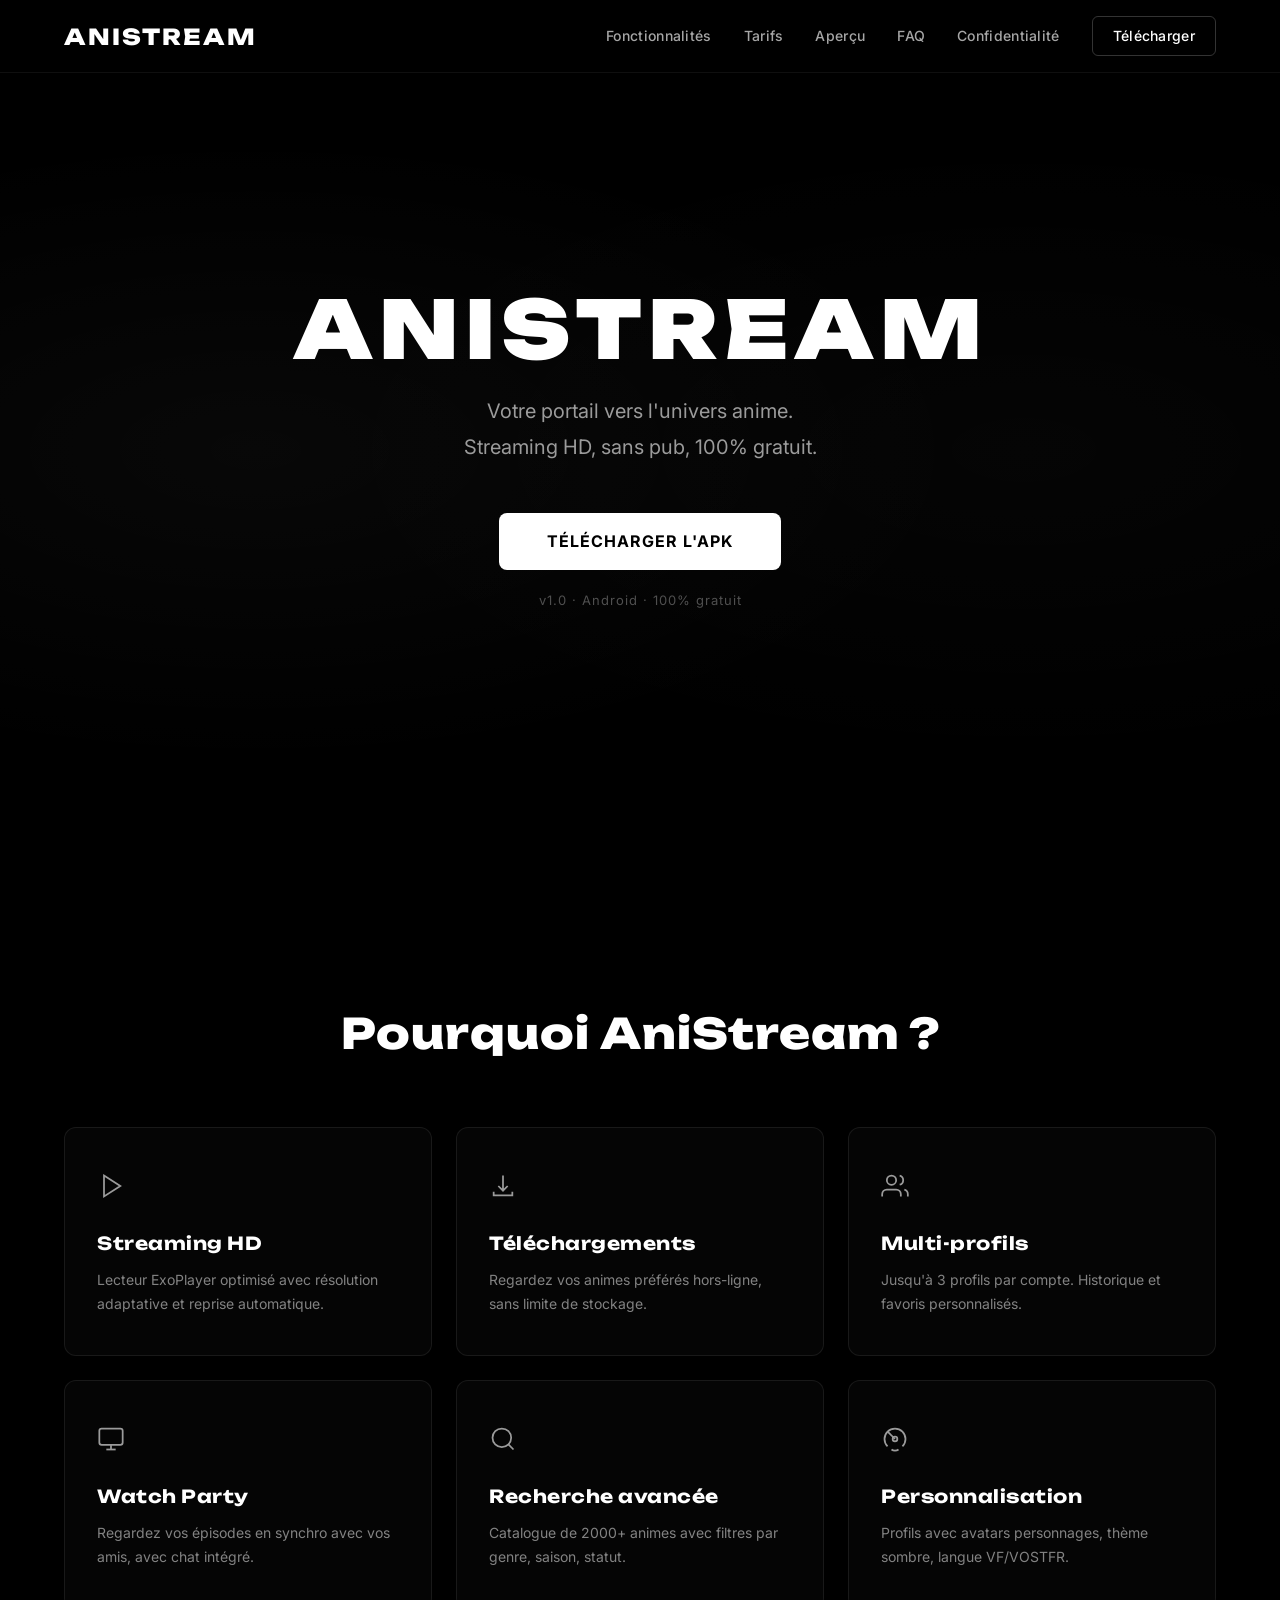
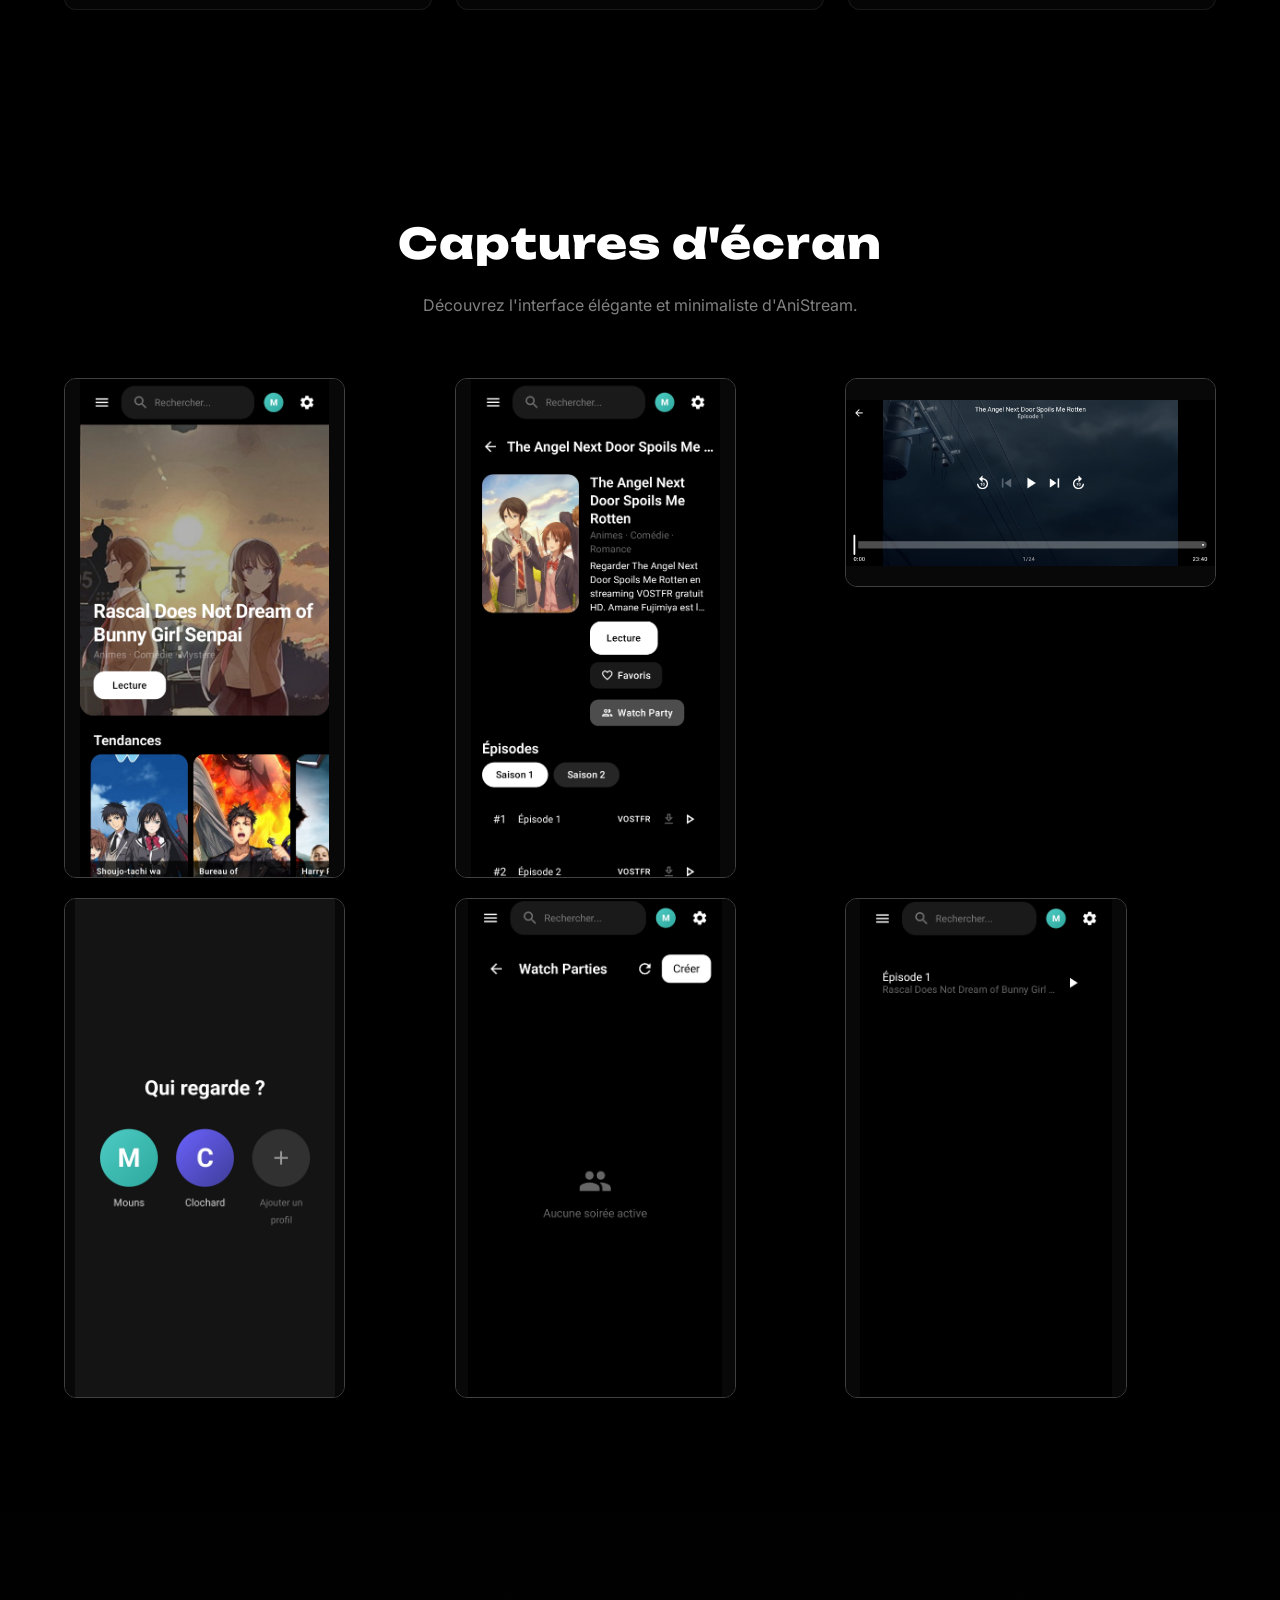
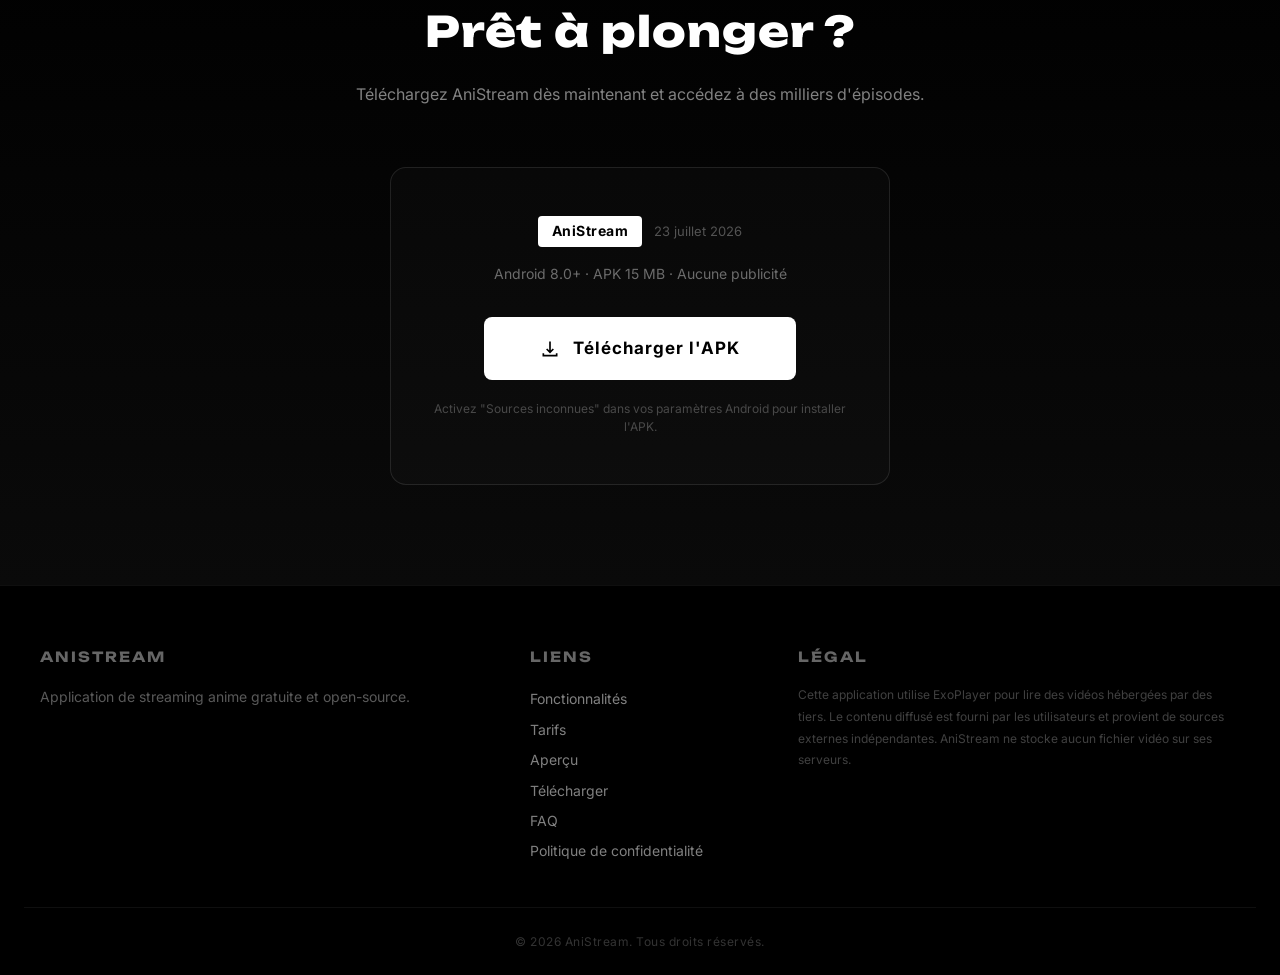
==== index.html @ 677ebd4c "Add files via upload" ====
<!DOCTYPE html>
<html lang="fr">
<head>
<meta charset="UTF-8">
<meta name="viewport" content="width=device-width, initial-scale=1.0">
<title>AniStream - Streaming Anime</title>
<link rel="preconnect" href="https://fonts.googleapis.com">
<link rel="preconnect" href="https://fonts.gstatic.com" crossorigin>
<link href="https://fonts.googleapis.com/css2?family=Unbounded:wght@200..900&family=Inter:wght@300;400;500;600;700&display=swap" rel="stylesheet">
<link rel="stylesheet" href="style.css">
</head>
<body>

<header>
<nav>
<a href="/" class="logo">AniStream</a>
<div class="nav-links">
<a href="#features">Fonctionnalités</a>
<a href="pricing.html">Tarifs</a>
<a href="#gallery">Aperçu</a>
<a href="faq.html">FAQ</a>
<a href="privacy.html">Confidentialité</a>
<a href="#download" class="nav-cta">Télécharger</a>
</div>
</nav>
</header>

<section class="hero">
<div class="hero-content">
<h1>AniStream</h1>
<p class="hero-sub">Votre portail vers l'univers anime.<br>Streaming HD, sans pub, 100% gratuit.</p>
<a href="#download" class="btn-primary">Télécharger l'APK</a>
<p class="hero-version">v1.0 · Android · 100% gratuit</p>
</div>
<div class="hero-bg"></div>
</section>

<section id="features" class="features">
<h2>Pourquoi AniStream ?</h2>
<div class="features-grid">
<div class="feature-card">
<div class="feature-icon"><svg width="28" height="28" viewBox="0 0 24 24" fill="none" stroke="currentColor" stroke-width="1.5"><polygon points="6 3 20 12 6 21 6 3"/></svg></div>
<h3>Streaming HD</h3>
<p>Lecteur ExoPlayer optimisé avec résolution adaptative et reprise automatique.</p>
</div>
<div class="feature-card">
<div class="feature-icon"><svg width="28" height="28" viewBox="0 0 24 24" fill="none" stroke="currentColor" stroke-width="1.5"><path d="M12 3v13M8 12l4 4 4-4"/><path d="M4 17v3h16v-3"/></svg></div>
<h3>Téléchargements</h3>
<p>Regardez vos animes préférés hors-ligne, sans limite de stockage.</p>
</div>
<div class="feature-card">
<div class="feature-icon"><svg width="28" height="28" viewBox="0 0 24 24" fill="none" stroke="currentColor" stroke-width="1.5"><path d="M17 21v-2a4 4 0 0 0-4-4H5a4 4 0 0 0-4 4v2"/><circle cx="9" cy="7" r="4"/><path d="M23 21v-2a4 4 0 0 0-3-3.87"/><path d="M16 3.13a4 4 0 0 1 0 7.75"/></svg></div>
<h3>Multi-profils</h3>
<p>Jusqu'à 3 profils par compte. Historique et favoris personnalisés.</p>
</div>
<div class="feature-card">
<div class="feature-icon"><svg width="28" height="28" viewBox="0 0 24 24" fill="none" stroke="currentColor" stroke-width="1.5"><rect x="2" y="3" width="20" height="14" rx="2"/><path d="M8 21h8"/><path d="M12 17v4"/></svg></div>
<h3>Watch Party</h3>
<p>Regardez vos épisodes en synchro avec vos amis, avec chat intégré.</p>
</div>
<div class="feature-card">
<div class="feature-icon"><svg width="28" height="28" viewBox="0 0 24 24" fill="none" stroke="currentColor" stroke-width="1.5"><circle cx="11" cy="11" r="8"/><path d="M21 21l-4.35-4.35"/></svg></div>
<h3>Recherche avancée</h3>
<p>Catalogue de 2000+ animes avec filtres par genre, saison, statut.</p>
</div>
<div class="feature-card">
<div class="feature-icon"><svg width="28" height="28" viewBox="0 0 24 24" fill="none" stroke="currentColor" stroke-width="1.5"><path d="M12 3a9 9 0 0 0-9 9c0 2.5 1 4.7 2.6 6.3"/><path d="M12 3a9 9 0 0 1 9 9c0 2.5-1 4.7-2.6 6.3"/><path d="M9 21c.8.6 1.9 1 3 1s2.2-.4 3-1"/><circle cx="12" cy="12" r="2"/><path d="M5.5 5.5 12 12"/></svg></div>
<h3>Personnalisation</h3>
<p>Profils avec avatars personnages, thème sombre, langue VF/VOSTFR.</p>
</div>
</div>
</section>

<section id="gallery" class="gallery">
<h2>Captures d'écran</h2>
<p class="section-sub">Découvrez l'interface élégante et minimaliste d'AniStream.</p>
<div class="gallery-grid">
<div class="gallery-item"><a href="screenshots/screenshot-1.jpg" target="_blank"><img src="screenshots/screenshot-1.jpg" alt="Accueil" loading="lazy"></a></div>
<div class="gallery-item"><a href="screenshots/screenshot-2.jpg" target="_blank"><img src="screenshots/screenshot-2.jpg" alt="Détail anime" loading="lazy"></a></div>
<div class="gallery-item landscape"><a href="screenshots/screenshot-3.jpg" target="_blank"><img src="screenshots/screenshot-3.jpg" alt="Lecteur vidéo" loading="lazy"></a></div>
<div class="gallery-item"><a href="screenshots/screenshot-4.jpg" target="_blank"><img src="screenshots/screenshot-4.jpg" alt="Profils" loading="lazy"></a></div>
<div class="gallery-item"><a href="screenshots/screenshot-5.jpg" target="_blank"><img src="screenshots/screenshot-5.jpg" alt="Watch Party" loading="lazy"></a></div>
<div class="gallery-item"><a href="screenshots/screenshot-6.jpg" target="_blank"><img src="screenshots/screenshot-6.jpg" alt="Téléchargements" loading="lazy"></a></div>
</div>
</section>

<section id="download" class="download">
<h2>Prêt à plonger ?</h2>
<p class="section-sub">Téléchargez AniStream dès maintenant et accédez à des milliers d'épisodes.</p>
<div class="download-card">
<div class="download-version">
<span class="version-badge">AniStream</span>
<span class="version-date">23 juillet 2026</span>
</div>
<p class="download-info">Android 8.0+ · APK 15 MB · Aucune publicité</p>
<a href="AniStream-v1.0.apk" class="btn-download" download><svg width="20" height="20" viewBox="0 0 24 24" fill="none" stroke="currentColor" stroke-width="2" style="vertical-align: middle; margin-right: 8px;"><path d="M12 3v13M8 12l4 4 4-4"/><path d="M4 17v3h16v-3"/></svg> Télécharger l'APK</a>
<p class="download-note">Activez "Sources inconnues" dans vos paramètres Android pour installer l'APK.</p>
</div>
</section>

<footer>
<div class="footer-content">
<div class="footer-col">
<h4>AniStream</h4>
<p>Application de streaming anime gratuite et open-source.</p>
</div>
<div class="footer-col">
<h4>Liens</h4>
<a href="#features">Fonctionnalités</a>
<a href="pricing.html">Tarifs</a>
<a href="#gallery">Aperçu</a>
<a href="#download">Télécharger</a>
<a href="faq.html">FAQ</a>
<a href="privacy.html">Politique de confidentialité</a>
</div>
<div class="footer-col">
<h4>Légal</h4>
<p class="legal-text">Cette application utilise ExoPlayer pour lire des vidéos hébergées par des tiers. Le contenu diffusé est fourni par les utilisateurs et provient de sources externes indépendantes. AniStream ne stocke aucun fichier vidéo sur ses serveurs.</p>
</div>
</div>
<div class="footer-bottom">
<p>&copy; 2026 AniStream. Tous droits réservés.</p>
</div>
</footer>

</body>
</html>
---- style.css ----
*, *::before, *::after {
margin: 0;
padding: 0;
box-sizing: border-box;
}

html {
scroll-behavior: smooth;
}

body {
font-family: 'Inter', -apple-system, BlinkMacSystemFont, 'Segoe UI', Roboto, sans-serif;
background: #000;
color: #fff;
line-height: 1.6;
overflow-x: hidden;
}

h1, h2, h3, h4, .logo {
font-family: 'Unbounded', sans-serif;
}

/* HEADER */
header {
position: fixed;
top: 0;
left: 0;
right: 0;
z-index: 100;
background: rgba(0,0,0,0.95);
backdrop-filter: blur(12px);
border-bottom: 1px solid rgba(255,255,255,0.06);
}

nav {
max-width: 1200px;
margin: 0 auto;
padding: 16px 24px;
display: flex;
align-items: center;
justify-content: space-between;
}

.logo {
font-size: 22px;
font-weight: 800;
letter-spacing: 2px;
text-transform: uppercase;
text-decoration: none;
color: #fff;
}

.nav-links {
display: flex;
align-items: center;
gap: 32px;
}

.nav-links a {
text-decoration: none;
color: rgba(255,255,255,0.65);
font-size: 14px;
font-weight: 500;
letter-spacing: 0.3px;
transition: color 0.2s;
}

.nav-links a:hover {
color: #fff;
}

.nav-cta {
padding: 8px 20px;
border: 1px solid rgba(255,255,255,0.2);
border-radius: 6px;
color: #fff !important;
transition: all 0.2s !important;
}

.nav-cta:hover {
background: #fff;
color: #000 !important;
}

/* HERO */
.hero {
min-height: 100vh;
display: flex;
align-items: center;
justify-content: center;
position: relative;
overflow: hidden;
padding: 80px 24px;
}

.hero-bg {
position: absolute;
inset: 0;
background:
radial-gradient(ellipse at 20% 50%, rgba(255,255,255,0.03) 0%, transparent 50%),
radial-gradient(ellipse at 80% 50%, rgba(255,255,255,0.02) 0%, transparent 50%);
pointer-events: none;
}

.hero-content {
text-align: center;
position: relative;
z-index: 1;
}

.hero h1 {
font-size: 80px;
font-weight: 900;
letter-spacing: 6px;
text-transform: uppercase;
margin-bottom: 24px;
line-height: 1;
}

.hero-sub {
font-size: 20px;
color: rgba(255,255,255,0.6);
margin-bottom: 48px;
font-weight: 400;
line-height: 1.8;
}

.hero-version {
margin-top: 20px;
font-size: 13px;
color: rgba(255,255,255,0.3);
letter-spacing: 1px;
}

/* BUTTONS */
.btn-primary {
display: inline-block;
padding: 16px 48px;
background: #fff;
color: #000;
text-decoration: none;
font-weight: 700;
font-size: 16px;
border-radius: 8px;
letter-spacing: 1px;
text-transform: uppercase;
transition: all 0.3s;
}

.btn-primary:hover {
transform: translateY(-2px);
box-shadow: 0 8px 40px rgba(255,255,255,0.15);
}

/* SECTION COMMON */
section {
padding: 100px 24px;
}

h2 {
font-size: 42px;
font-weight: 800;
text-align: center;
margin-bottom: 16px;
letter-spacing: 1px;
}

.section-sub {
text-align: center;
color: rgba(255,255,255,0.5);
font-size: 16px;
max-width: 600px;
margin: 0 auto 60px;
}

/* FEATURES */
.features {
max-width: 1200px;
margin: 0 auto;
}

.features h2 {
margin-bottom: 60px;
}

.features-grid {
display: grid;
grid-template-columns: repeat(auto-fit, minmax(300px, 1fr));
gap: 24px;
}

.feature-card {
padding: 40px 32px;
border: 1px solid rgba(255,255,255,0.08);
border-radius: 12px;
background: rgba(255,255,255,0.02);
transition: all 0.3s;
}

.feature-card:hover {
background: rgba(255,255,255,0.04);
border-color: rgba(255,255,255,0.15);
transform: translateY(-4px);
}

.feature-icon {
font-size: 28px;
margin-bottom: 16px;
opacity: 0.6;
}

.feature-card h3 {
font-size: 18px;
font-weight: 700;
margin-bottom: 10px;
letter-spacing: 0.5px;
}

.feature-card p {
color: rgba(255,255,255,0.5);
font-size: 14px;
line-height: 1.7;
}

/* GALLERY */
.gallery {
max-width: 1200px;
margin: 0 auto;
}

.gallery-grid {
display: grid;
grid-template-columns: repeat(auto-fit, minmax(280px, 1fr));
gap: 20px;
}

.gallery-item {
aspect-ratio: 9 / 16;
max-height: 500px;
overflow: hidden;
border-radius: 12px;
border: 1px solid rgba(255,255,255,0.25);
}

.gallery-item a {
display: block;
width: 100%;
height: 100%;
}

.gallery-item img {
width: 100%;
height: 100%;
object-fit: contain;
display: block;
background: #080808;
}

.gallery-item.landscape {
aspect-ratio: 16 / 9;
}

.placeholder-img {
width: 100%;
height: 100%;
background: linear-gradient(145deg, #111 0%, #1a1a1a 100%);
display: flex;
align-items: center;
justify-content: center;
color: rgba(255,255,255,0.2);
font-size: 14px;
letter-spacing: 2px;
text-transform: uppercase;
font-weight: 600;
transition: all 0.4s;
}

.placeholder-img:hover {
color: rgba(255,255,255,0.5);
background: linear-gradient(145deg, #1a1a1a 0%, #222 100%);
}

/* DOWNLOAD */
.download {
text-align: center;
background: linear-gradient(180deg, #000 0%, #0a0a0a 100%);
}

.download-card {
max-width: 500px;
margin: 0 auto;
padding: 48px 40px;
border: 1px solid rgba(255,255,255,0.1);
border-radius: 16px;
background: rgba(255,255,255,0.02);
}

.download-version {
display: flex;
align-items: center;
justify-content: center;
gap: 12px;
margin-bottom: 16px;
}

.version-badge {
background: #fff;
color: #000;
padding: 4px 14px;
border-radius: 4px;
font-weight: 700;
font-size: 14px;
letter-spacing: 0.5px;
}

.version-date {
color: rgba(255,255,255,0.3);
font-size: 13px;
}

.download-info {
color: rgba(255,255,255,0.4);
font-size: 14px;
margin-bottom: 32px;
}

.btn-download {
display: inline-block;
padding: 18px 56px;
background: #fff;
color: #000;
text-decoration: none;
font-weight: 700;
font-size: 17px;
border-radius: 8px;
letter-spacing: 1px;
transition: all 0.3s;
}

.btn-download:hover {
transform: translateY(-2px);
box-shadow: 0 8px 40px rgba(255,255,255,0.15);
}

.download-note {
margin-top: 20px;
font-size: 12px;
color: rgba(255,255,255,0.25);
line-height: 1.5;
}

/* FOOTER */
footer {
border-top: 1px solid rgba(255,255,255,0.06);
padding: 60px 24px 0;
}

.footer-content {
max-width: 1200px;
margin: 0 auto;
display: grid;
grid-template-columns: 2fr 1fr 2fr;
gap: 48px;
padding-bottom: 40px;
}

.footer-col h4 {
font-size: 14px;
font-weight: 700;
text-transform: uppercase;
letter-spacing: 2px;
margin-bottom: 16px;
color: rgba(255,255,255,0.4);
}

.footer-col p {
font-size: 14px;
color: rgba(255,255,255,0.35);
line-height: 1.8;
}

.footer-col a {
display: block;
text-decoration: none;
color: rgba(255,255,255,0.5);
font-size: 14px;
padding: 4px 0;
transition: color 0.2s;
}

.footer-col a:hover {
color: #fff;
}

.legal-text {
font-size: 12px !important;
color: rgba(255,255,255,0.25) !important;
}

.footer-bottom {
border-top: 1px solid rgba(255,255,255,0.06);
padding: 24px 0;
text-align: center;
}

.footer-bottom p {
font-size: 12px;
color: rgba(255,255,255,0.2);
letter-spacing: 0.5px;
}

/* PRIVACY PAGE */
.page-header {
padding: 120px 24px 60px;
text-align: center;
border-bottom: 1px solid rgba(255,255,255,0.06);
}

.page-header h1 {
font-size: 48px;
font-weight: 800;
letter-spacing: 2px;
margin-bottom: 12px;
}

.page-header p {
color: rgba(255,255,255,0.3);
font-size: 14px;
}

.privacy-content {
max-width: 800px;
margin: 0 auto;
padding: 60px 24px 100px;
}

.privacy-block {
margin-bottom: 48px;
}

.privacy-block h2 {
font-size: 22px;
font-weight: 700;
text-align: left;
margin-bottom: 16px;
}

.privacy-block p {
color: rgba(255,255,255,0.55);
font-size: 15px;
line-height: 1.8;
margin-bottom: 12px;
}

.privacy-block ul {
padding-left: 20px;
color: rgba(255,255,255,0.55);
font-size: 15px;
line-height: 1.8;
}

.privacy-block li {
margin-bottom: 6px;
}

.privacy-block li strong {
color: rgba(255,255,255,0.75);
}

.privacy-block a {
color: #fff;
text-decoration: underline;
text-underline-offset: 3px;
}

/* PRICING */
.pricing-section {
max-width: 1200px;
margin: 0 auto;
padding: 60px 24px 100px;
}

.pricing-grid {
display: grid;
grid-template-columns: repeat(3, 1fr);
gap: 24px;
max-width: 1000px;
margin: 0 auto;
}

.pricing-card {
padding: 40px 32px;
border: 1px solid rgba(255,255,255,0.08);
border-radius: 16px;
background: rgba(255,255,255,0.02);
display: flex;
flex-direction: column;
transition: all 0.3s;
position: relative;
}

.pricing-card:hover {
border-color: rgba(255,255,255,0.15);
transform: translateY(-4px);
}

.pricing-card.featured {
border-color: rgba(255,255,255,0.2);
background: rgba(255,255,255,0.04);
box-shadow: 0 0 60px rgba(255,255,255,0.03);
}

.pricing-badge {
font-family: 'Inter', sans-serif;
font-size: 11px;
font-weight: 600;
text-transform: uppercase;
letter-spacing: 2px;
color: rgba(255,255,255,0.3);
margin-bottom: 20px;
}

.pricing-badge.popular {
color: #fff;
background: rgba(255,255,255,0.1);
padding: 4px 12px;
border-radius: 4px;
display: inline-block;
}

.pricing-card h3 {
font-size: 22px;
font-weight: 700;
margin-bottom: 12px;
letter-spacing: 1px;
}

.pricing-price {
font-family: 'Unbounded', sans-serif;
font-size: 38px;
font-weight: 700;
margin-bottom: 28px;
letter-spacing: -1px;
}

.pricing-price span {
font-family: 'Inter', sans-serif;
font-size: 14px;
font-weight: 400;
color: rgba(255,255,255,0.3);
letter-spacing: 0;
}

.pricing-features {
list-style: none;
padding: 0;
margin: 0 0 32px;
flex: 1;
}

.pricing-features li {
font-size: 14px;
padding: 8px 0;
color: rgba(255,255,255,0.65);
display: flex;
align-items: center;
gap: 10px;
}

.pricing-features li strong {
color: #fff;
}

.check {
color: #fff;
font-size: 16px;
}

.cross {
color: rgba(255,255,255,0.2);
font-size: 14px;
}

.muted {
color: rgba(255,255,255,0.25);
}

.btn-outline {
display: inline-block;
padding: 14px 32px;
border: 1px solid rgba(255,255,255,0.2);
border-radius: 8px;
color: #fff;
text-decoration: none;
font-weight: 600;
font-size: 14px;
text-align: center;
letter-spacing: 0.5px;
transition: all 0.3s;
}

.btn-outline:hover {
background: #fff;
color: #000;
border-color: #fff;
}

.pricing-cta {
text-align: center;
padding: 80px 0 0;
max-width: 600px;
margin: 0 auto;
}

.pricing-cta h2 {
font-size: 32px;
}

.pricing-cta p {
color: rgba(255,255,255,0.5);
font-size: 15px;
line-height: 1.8;
margin-top: 16px;
}

.pricing-disclaimer {
font-size: 12px !important;
color: rgba(255,255,255,0.2) !important;
}

/* FAQ */
.pricing-faq {
max-width: 800px;
margin: 0 auto;
padding: 0 24px 100px;
}

.pricing-faq h2 {
margin-bottom: 48px;
}

.faq-item {
padding: 28px 0;
border-top: 1px solid rgba(255,255,255,0.06);
}

.faq-item:last-child {
border-bottom: 1px solid rgba(255,255,255,0.06);
}

.faq-item h3 {
font-family: 'Inter', sans-serif;
font-size: 16px;
font-weight: 600;
margin-bottom: 10px;
}

.faq-item p {
font-size: 14px;
color: rgba(255,255,255,0.5);
line-height: 1.8;
}

/* FAQ PAGE */
.faq-page {
max-width: 800px;
margin: 0 auto;
padding: 60px 24px 100px;
}

.faq-list {
display: flex;
flex-direction: column;
gap: 16px;
}

.faq-card {
padding: 32px;
border: 1px solid rgba(255,255,255,0.08);
border-radius: 12px;
background: rgba(255,255,255,0.02);
transition: all 0.3s;
}

.faq-card:hover {
border-color: rgba(255,255,255,0.15);
background: rgba(255,255,255,0.04);
}

.faq-card h3 {
font-family: 'Inter', sans-serif;
font-size: 17px;
font-weight: 600;
margin-bottom: 10px;
line-height: 1.5;
}

.faq-card p {
font-size: 14px;
color: rgba(255,255,255,0.5);
line-height: 1.8;
}

.faq-card a {
color: #fff;
text-decoration: underline;
text-underline-offset: 3px;
}

.faq-card a:hover {
opacity: 0.7;
}

/* RESPONSIVE */
@media (max-width: 768px) {
.hero h1 {
font-size: 40px;
letter-spacing: 3px;
}

.hero-sub {
font-size: 16px;
}

h2 {
font-size: 28px;
}

.features-grid {
grid-template-columns: 1fr;
}

.pricing-grid {
grid-template-columns: 1fr;
max-width: 400px;
}

.footer-content {
grid-template-columns: 1fr;
gap: 32px;
}

.nav-links a:not(.nav-cta) {
display: none;
}

.page-header h1 {
font-size: 28px;
}
}

@media (max-width: 480px) {
.hero h1 {
font-size: 32px;
}

.btn-primary, .btn-download {
padding: 14px 32px;
font-size: 14px;
}

.gallery-grid {
grid-template-columns: 1fr 1fr;
}
}
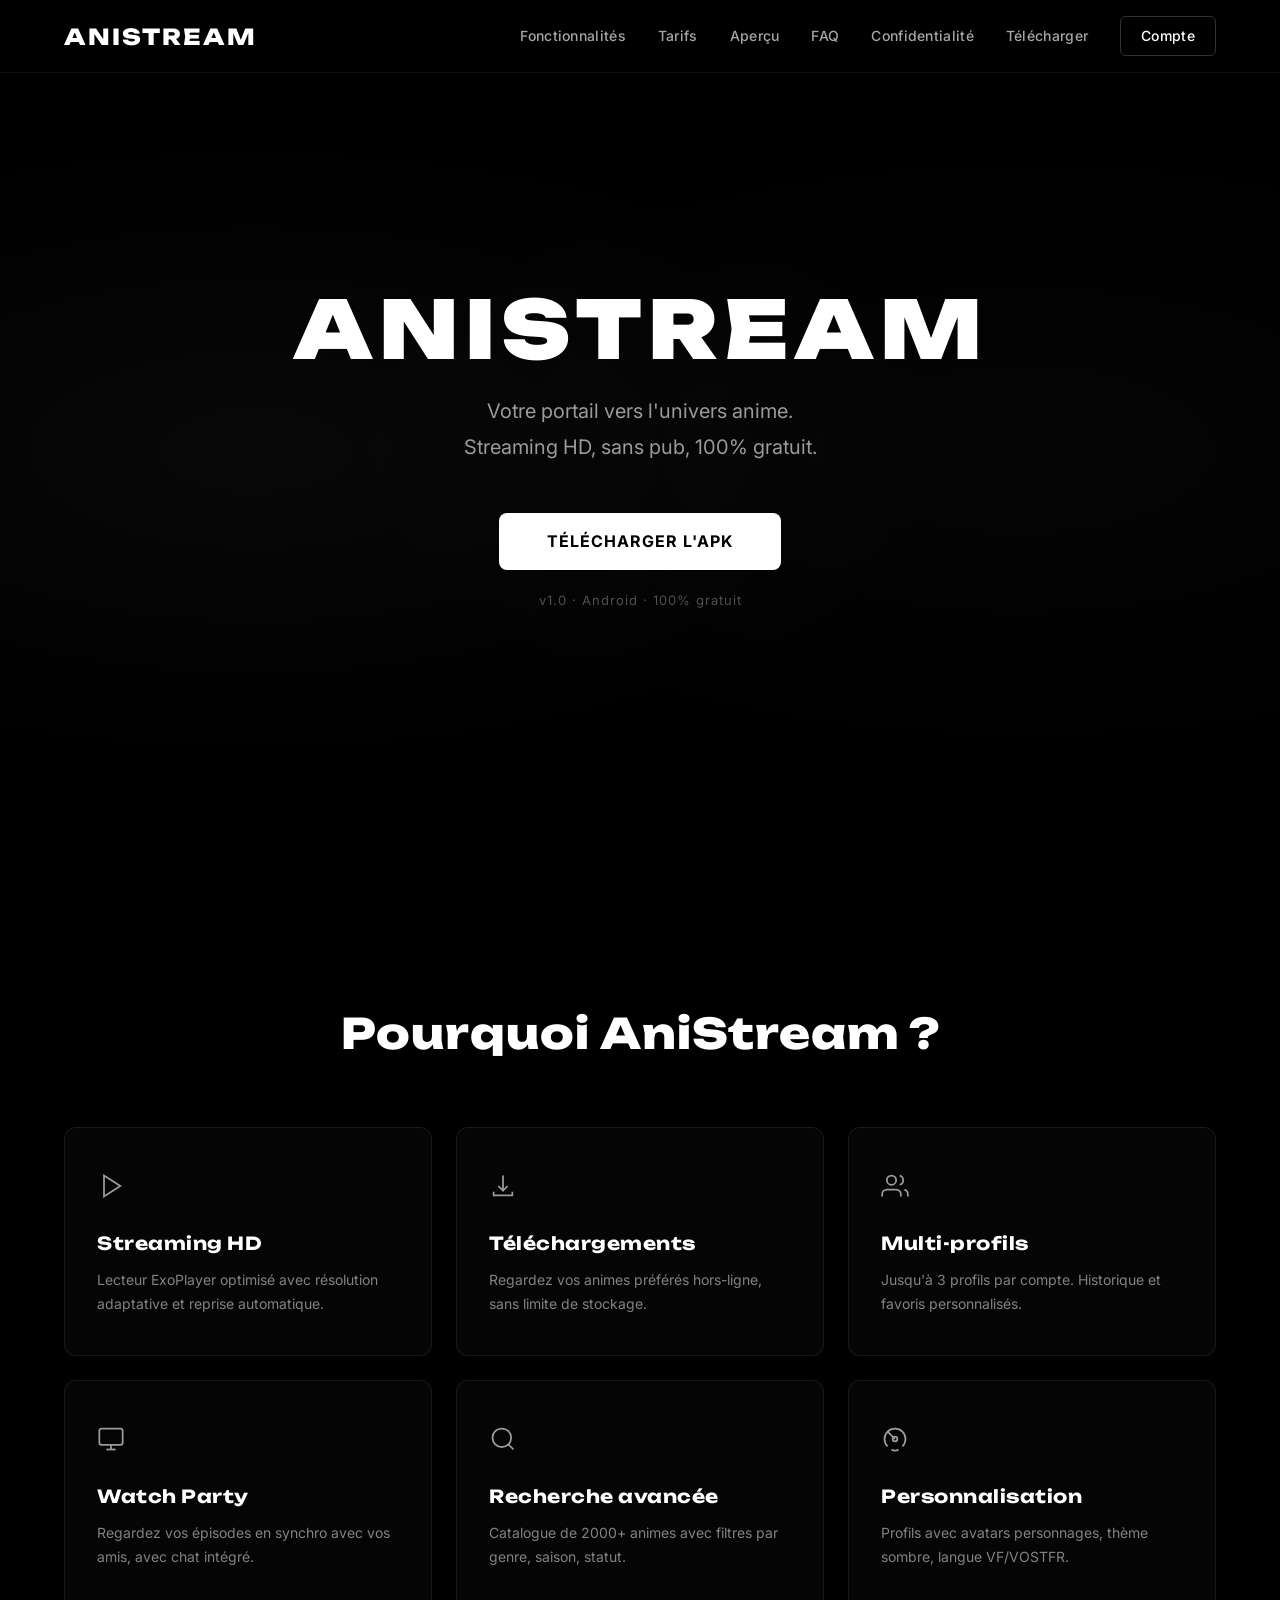
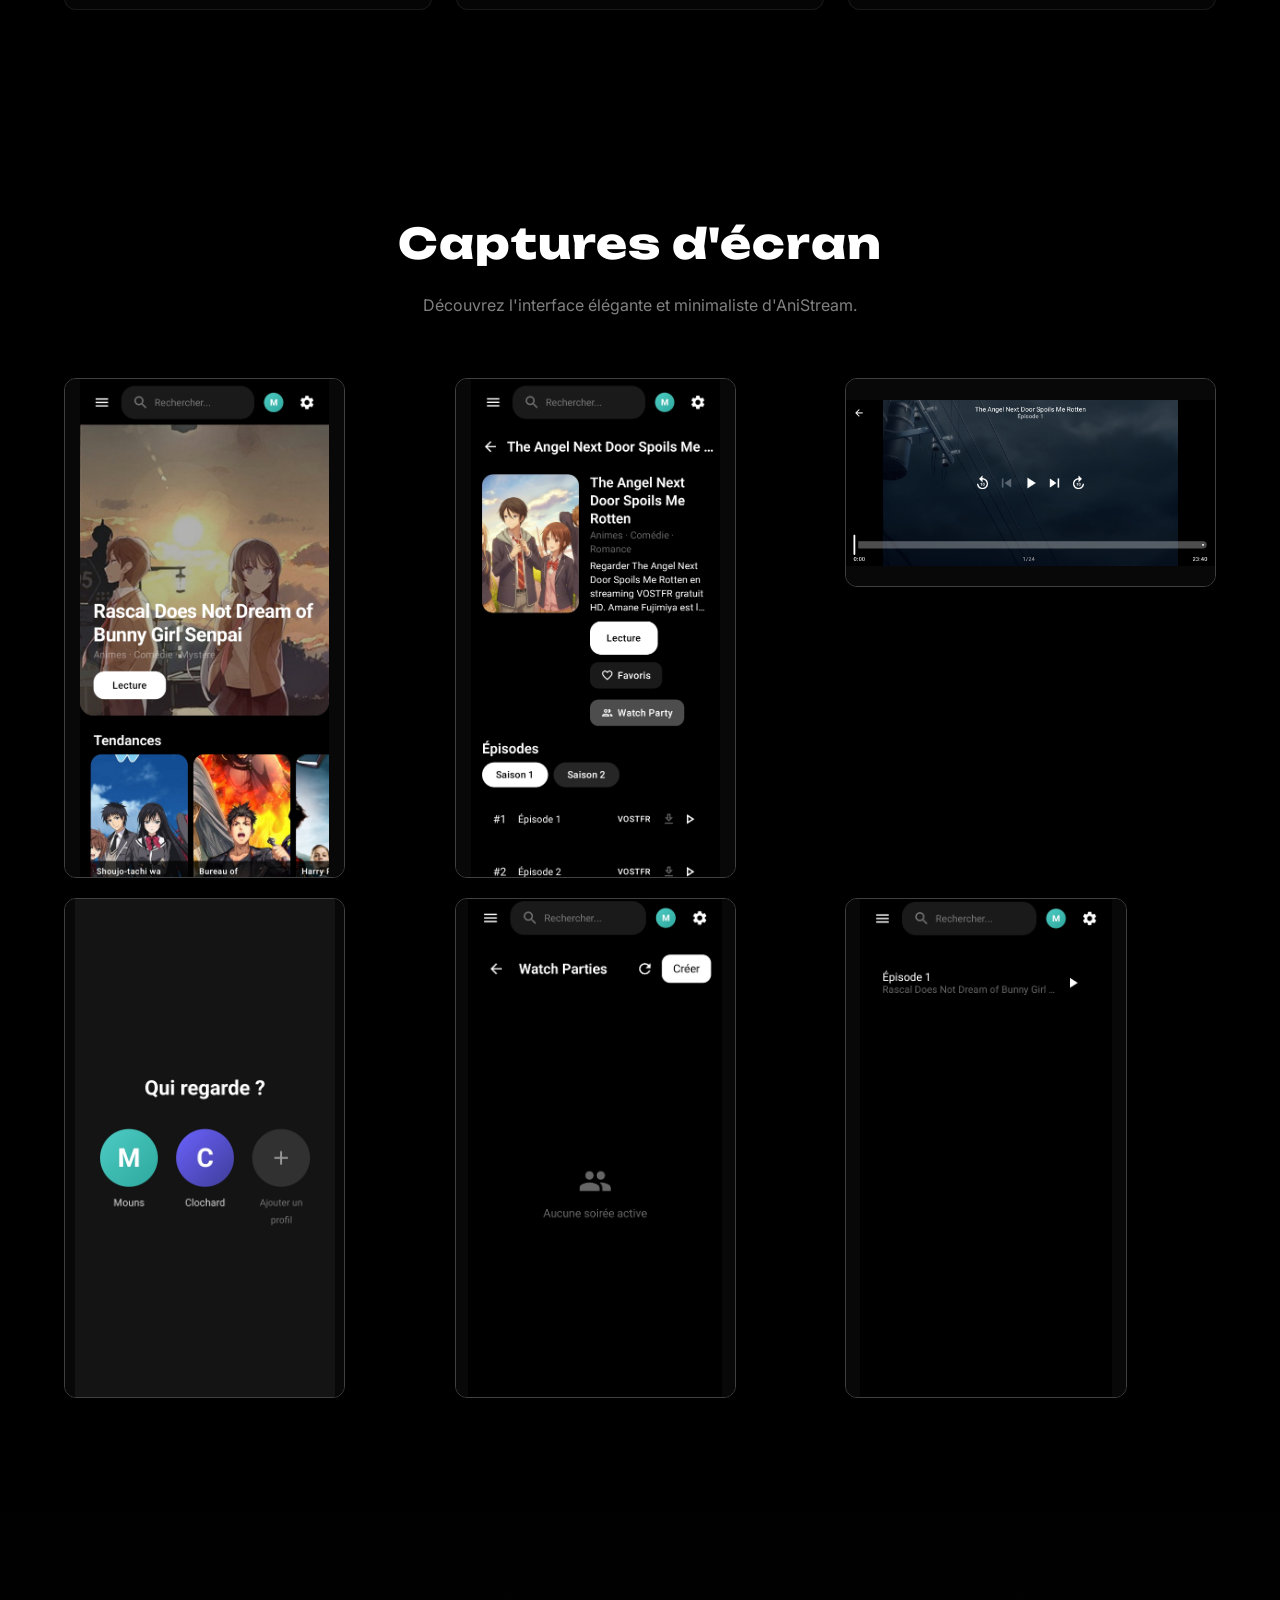
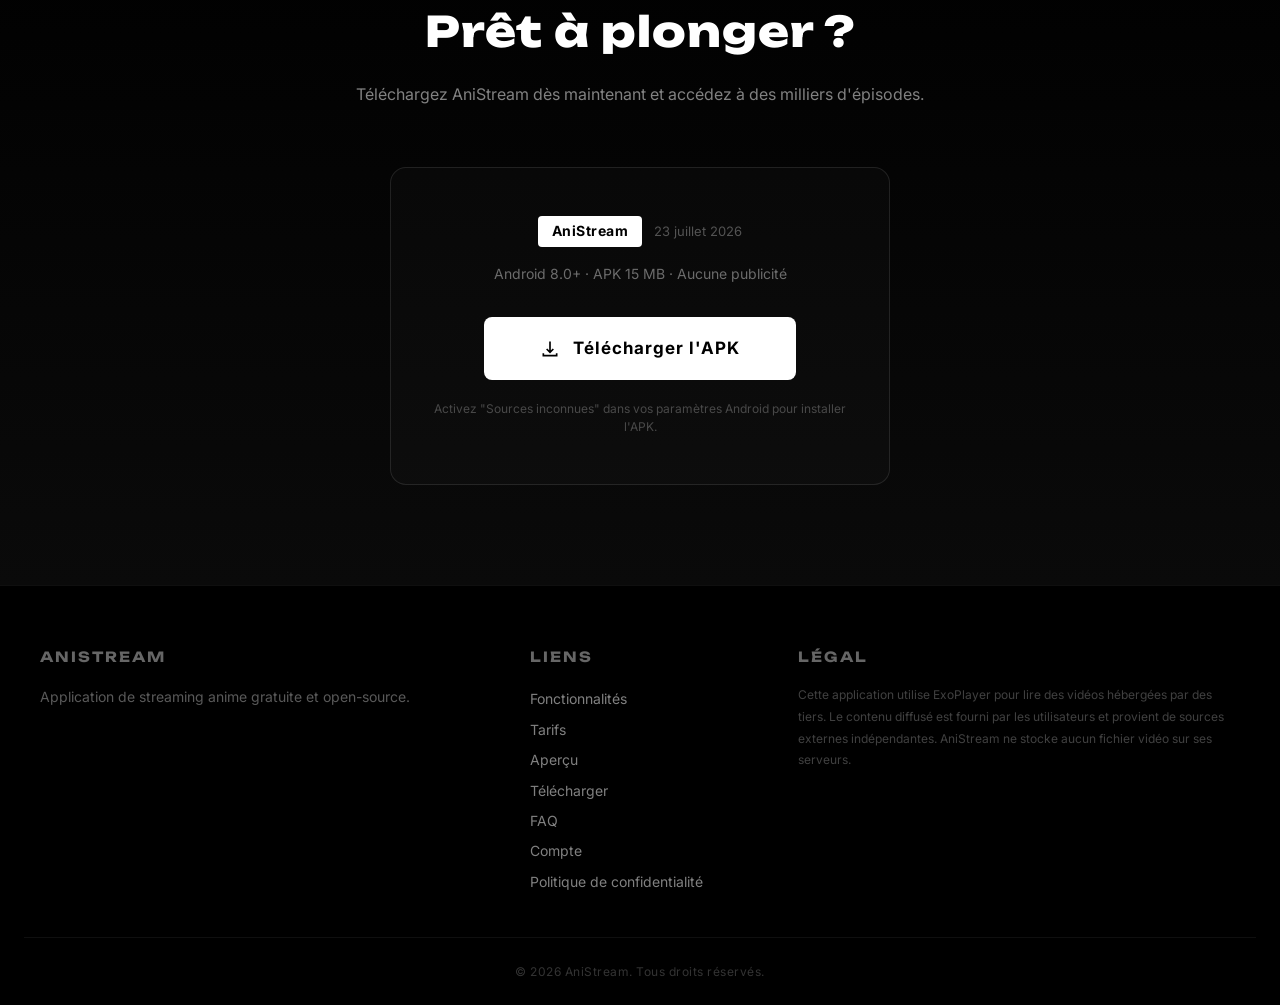
==== commit 828ddcc2: "Add files via upload" ====
--- a/index.html
+++ b/index.html
@@ -3,7 +3,16 @@
 <head>
 <meta charset="UTF-8">
 <meta name="viewport" content="width=device-width, initial-scale=1.0">
-<title>AniStream - Streaming Anime</title>
+<title>AniStream VF - Streaming et téléchargement d'animés en VF et VOSTFR</title>
+<meta name="description" content="AniStream VF : application Android de streaming animé gratuit. Catalogue VF et VOSTFR, watch party, multi-profils et téléchargements.">
+<meta name="keywords" content="AniStream, AniStream VF, streaming anime, animé VF, application Android anime, watch party anime">
+<meta name="robots" content="index, follow">
+<link rel="canonical" href="https://anistreamvf.github.io/">
+<meta property="og:title" content="AniStream VF - Streaming animé gratuit">
+<meta property="og:description" content="Application Android de streaming animé en VF et VOSTFR. Gratuit, sans pub, multi-profils.">
+<meta property="og:url" content="https://anistreamvf.github.io/">
+<meta property="og:type" content="website">
+<meta property="og:site_name" content="AniStream VF">
 <link rel="preconnect" href="https://fonts.googleapis.com">
 <link rel="preconnect" href="https://fonts.gstatic.com" crossorigin>
 <link href="https://fonts.googleapis.com/css2?family=Unbounded:wght@200..900&family=Inter:wght@300;400;500;600;700&display=swap" rel="stylesheet">
@@ -20,7 +29,8 @@
 <a href="#gallery">Aperçu</a>
 <a href="faq.html">FAQ</a>
 <a href="privacy.html">Confidentialité</a>
-<a href="#download" class="nav-cta">Télécharger</a>
+<a href="#download">Télécharger</a>
+<a href="login.html" class="nav-cta">Compte</a>
 </div>
 </nav>
 </header>
@@ -111,6 +121,7 @@
 <a href="#gallery">Aperçu</a>
 <a href="#download">Télécharger</a>
 <a href="faq.html">FAQ</a>
+<a href="login.html">Compte</a>
 <a href="privacy.html">Politique de confidentialité</a>
 </div>
 <div class="footer-col">
